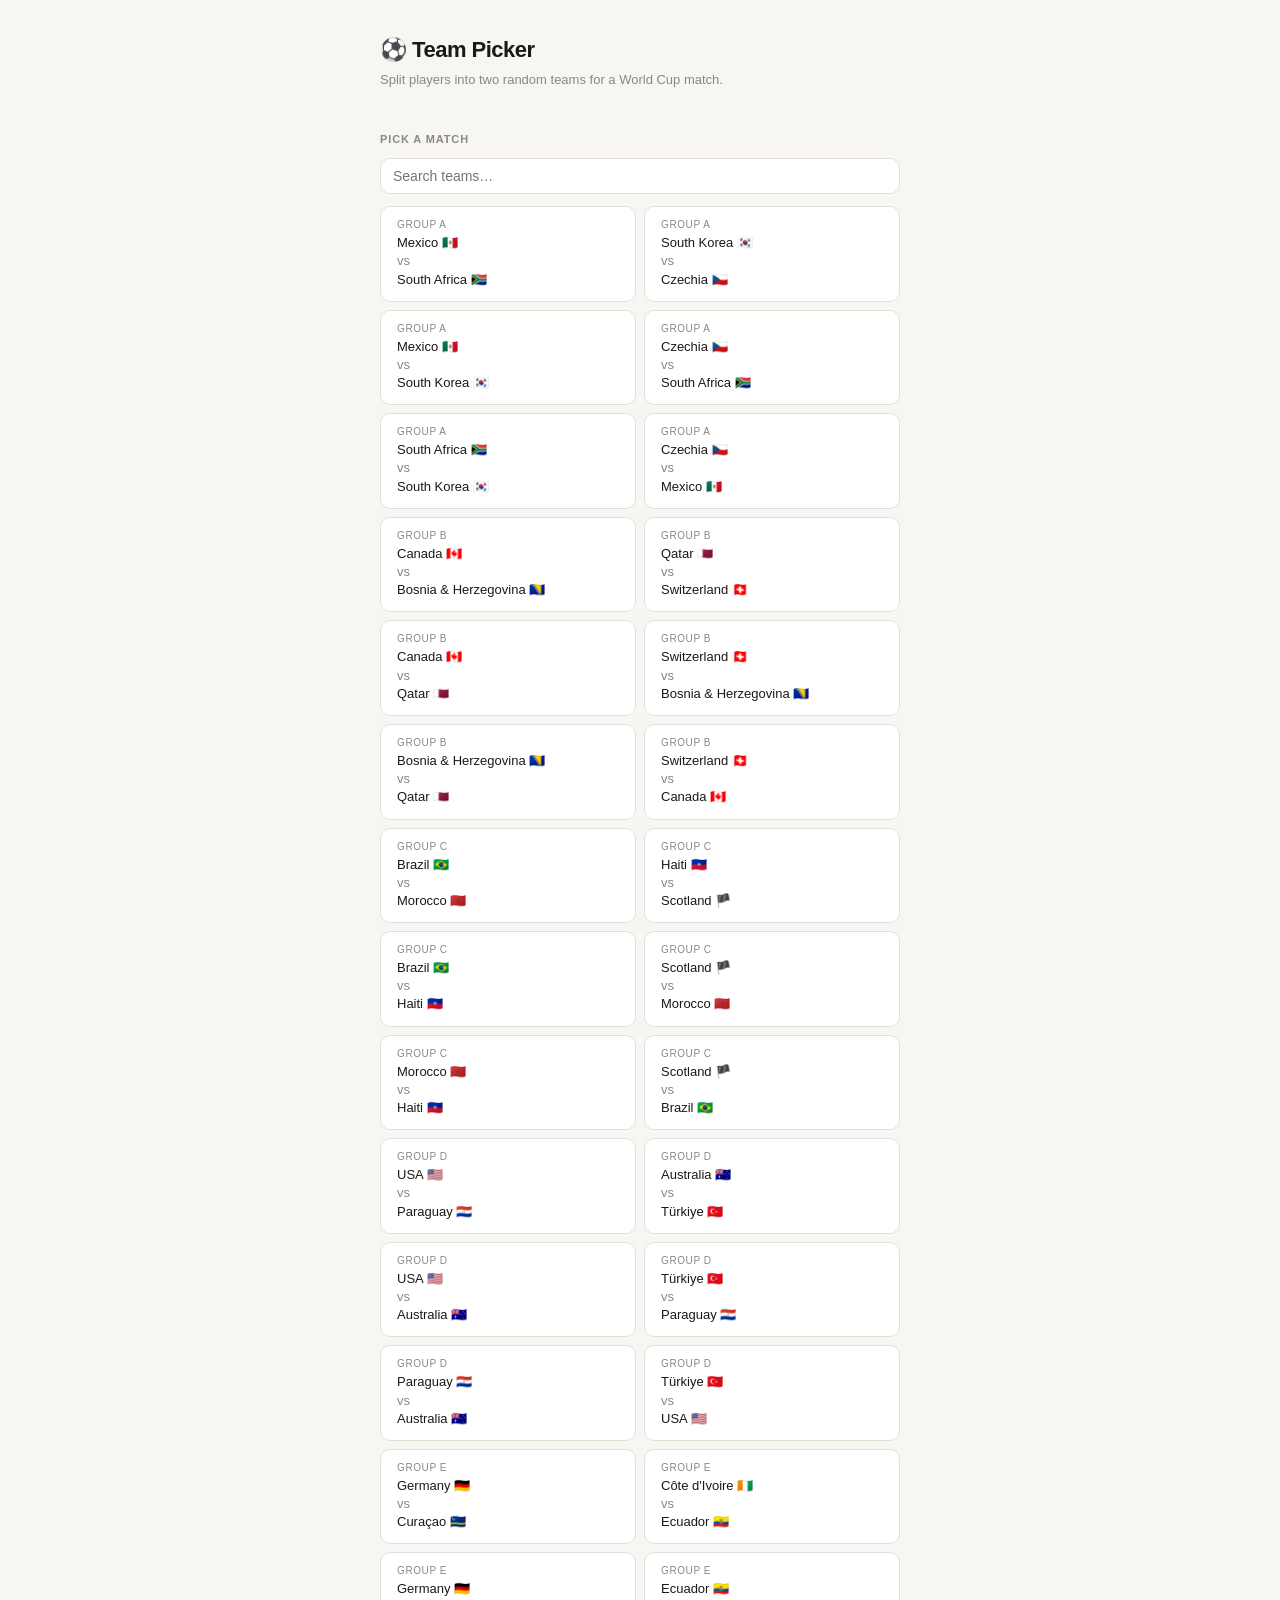
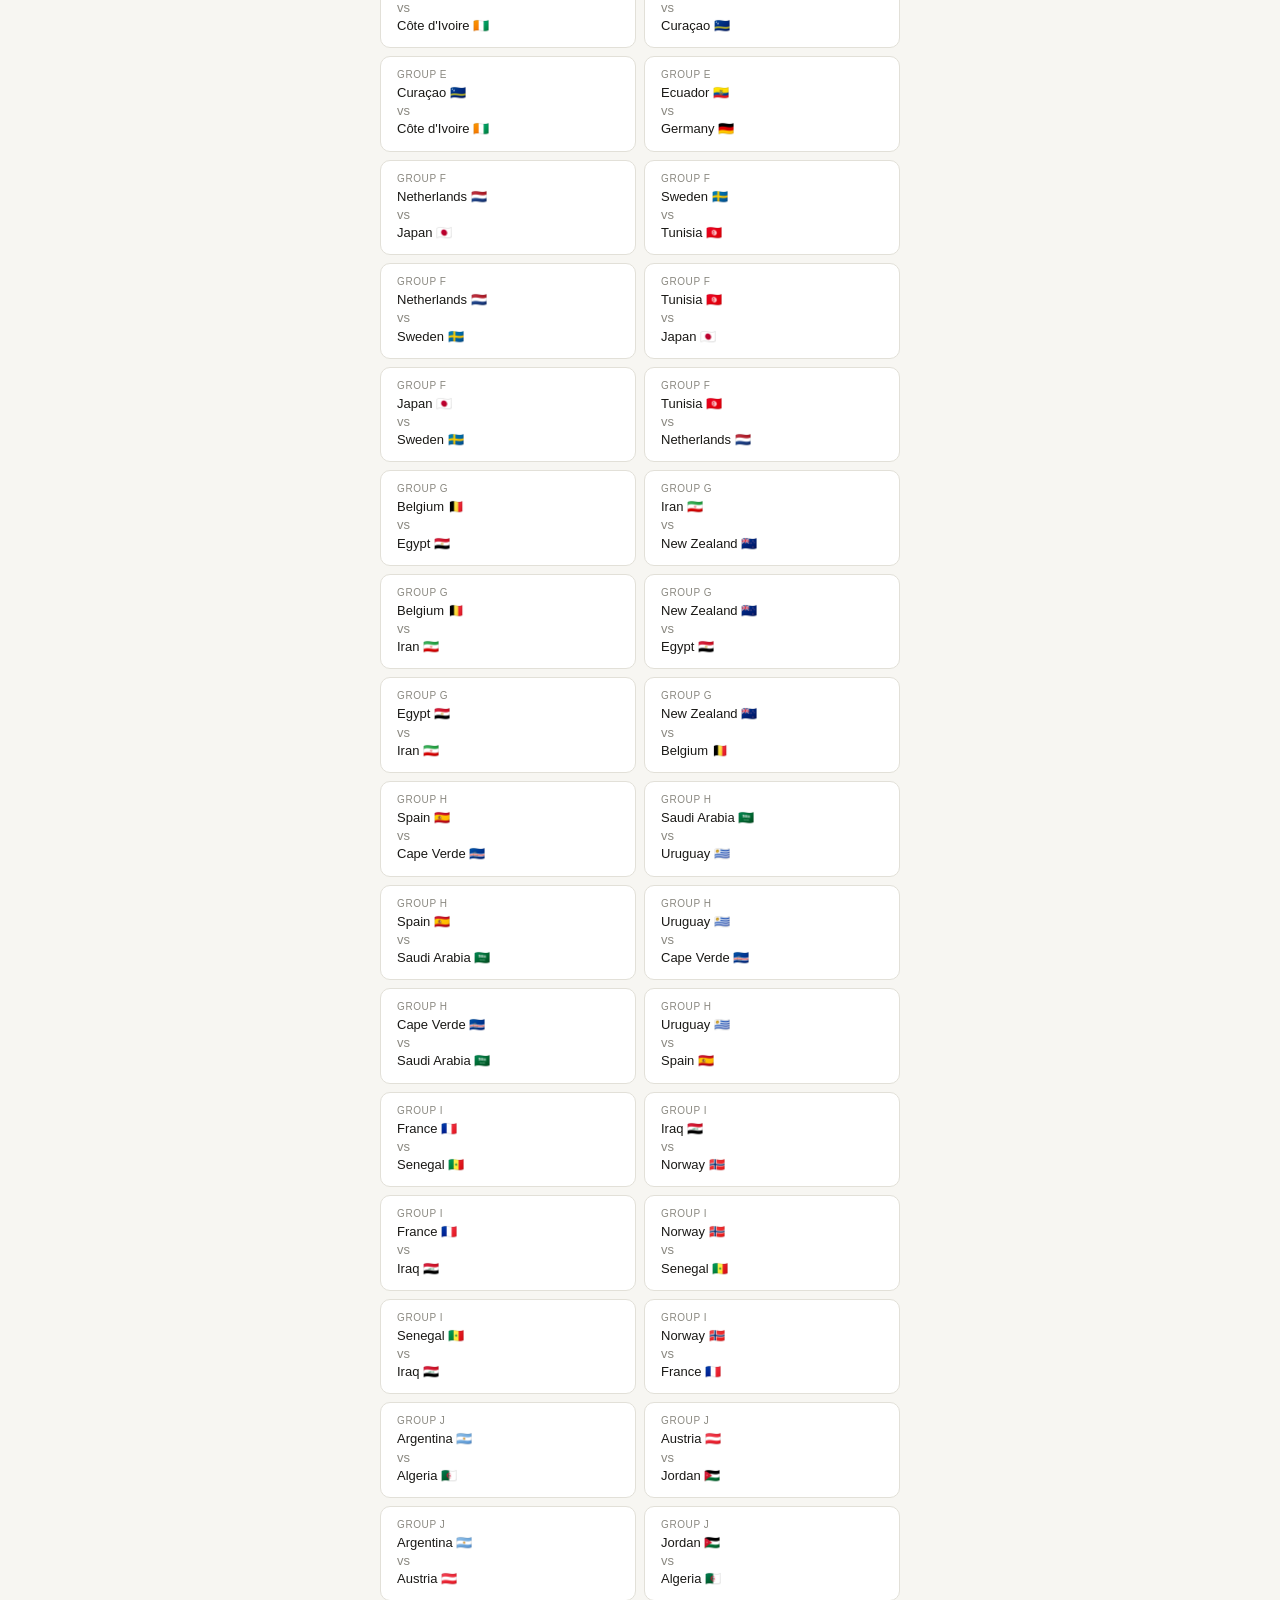
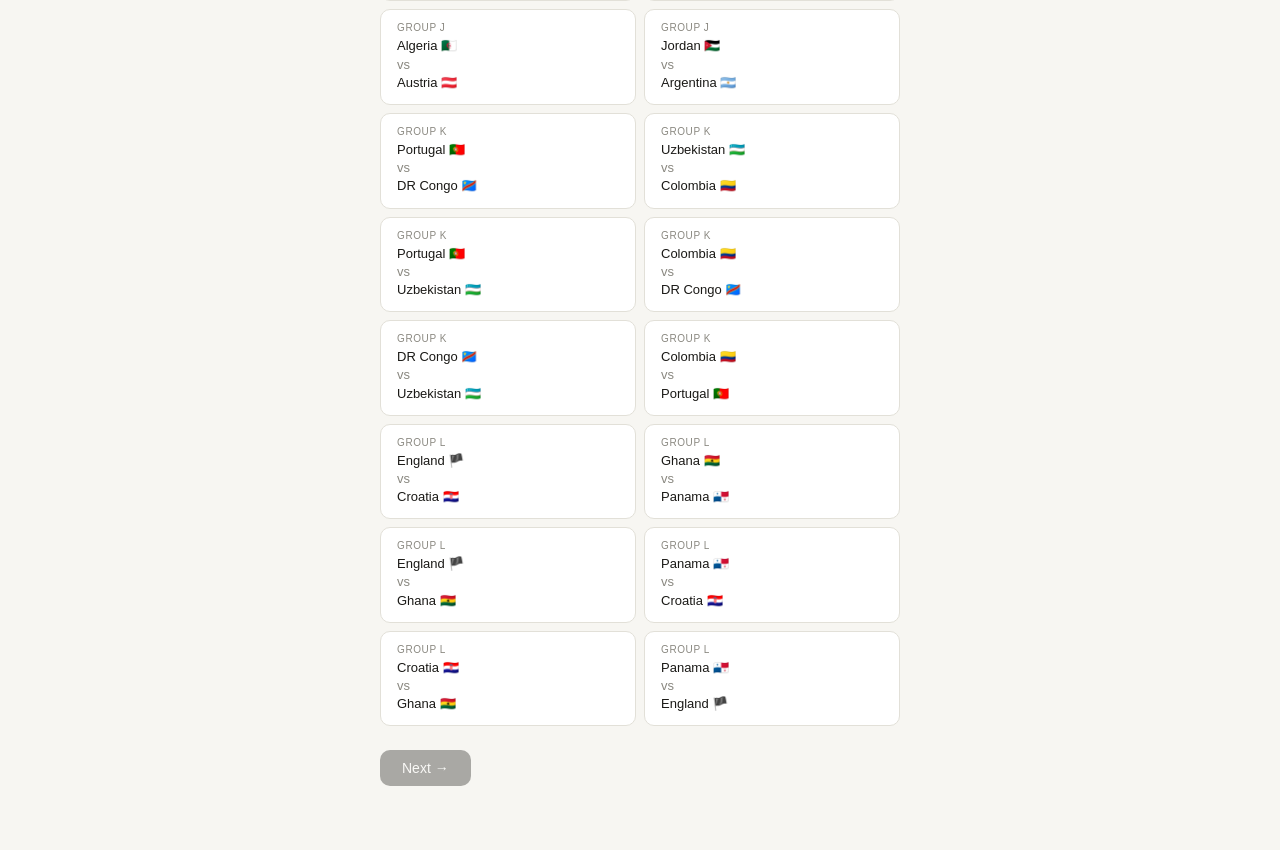
==== index.html @ df1d1d7c "refactor: update file name from main to index" ====
<!doctype html>
<html lang="en">
  <head>
    <meta charset="UTF-8" />
    <meta name="viewport" content="width=device-width, initial-scale=1.0" />
    <title>Team Picker</title>
    <link rel="stylesheet" href="style.css" />
  </head>
  <body>
    <div class="wrap">
      <header class="site-header">
        <h1>⚽ Team Picker</h1>
        <p>Split players into two random teams for a World Cup match.</p>
      </header>

      <!-- Step 1: Pick match -->
      <div class="step active" id="step1">
        <p class="label">Pick a match</p>
        <input
          type="text"
          id="matchSearch"
          placeholder="Search teams…"
          oninput="filterMatches()"
          autocomplete="off"
        />
        <div class="match-grid" id="matchGrid"></div>
        <div class="btn-group">
          <button class="btn" id="toStep2Btn" onclick="goStep2()" disabled>
            Next →
          </button>
        </div>
      </div>

      <!-- Step 2: Add players -->
      <div class="step" id="step2">
        <button class="back" onclick="showStep(1)">← Back</button>
        <div class="match-pill" id="step2Pill"></div>
        <p class="label">Add players</p>
        <div class="player-row">
          <input
            type="text"
            id="playerInput"
            placeholder="Player name…"
            onkeydown="if (event.key === 'Enter') addPlayer();"
            autocomplete="off"
          />
          <button onclick="addPlayer()">Add</button>
          <button onclick="resetAll()">Reset Data</button>
        </div>
        <div class="player-list" id="playerList"></div>
        <p class="count-note" id="countNote">0 players</p>
        <hr class="divider" />
        <div class="btn-group">
          <button class="btn" onclick="generateTeams()">Generate teams</button>
        </div>
      </div>

      <!-- Step 3: Results -->
      <div class="step" id="step3">
        <button class="back" onclick="showStep(2)">← Back</button>
        <div class="match-pill" id="step3Pill"></div>
        <div class="results-grid" id="resultsGrid"></div>
        <div class="btn-group">
          <button class="btn" onclick="generateTeams()">Shuffle again</button>
          <button class="btn btn-outline" onclick="showStep(2)">
            Edit players
          </button>
        </div>
      </div>
    </div>
    <script src="script.js"></script>
  </body>
</html>
---- style.css ----
*,
*::before,
*::after {
  box-sizing: border-box;
  margin: 0;
  padding: 0;
}

:root {
  --bg: #f7f6f2;
  --surface: #ffffff;
  --border: #e2e0d8;
  --text: #1a1916;
  --muted: #8a8880;
  --green: #1a7a4a;
  --green-bg: #edf7f2;
  --blue: #1a4f7a;
  --blue-bg: #edf2f7;
  --accent: #d4a017;
  --radius: 10px;
}

body {
  background: var(--bg);
  color: var(--text);
  font-family: "Helvetica Neue", Helvetica, Arial, sans-serif;
  font-size: 15px;
  line-height: 1.6;
  min-height: 100vh;
}

/* Layout */
.wrap {
  max-width: 560px;
  margin: 0 auto;
  padding: 2rem 1.25rem 4rem;
}

/* Header */
.site-header {
  margin-bottom: 2.5rem;
}
.site-header h1 {
  font-size: 22px;
  font-weight: 700;
  letter-spacing: -0.5px;
  color: var(--text);
}
.site-header p {
  font-size: 13px;
  color: var(--muted);
  margin-top: 3px;
}

/* Steps */
.step {
  display: none;
}
.step.active {
  display: block;
}

/* Section label */
.label {
  font-size: 11px;
  font-weight: 600;
  letter-spacing: 0.08em;
  text-transform: uppercase;
  color: var(--muted);
  margin-bottom: 0.6rem;
}

/* Match grid */
.match-grid {
  display: grid;
  grid-template-columns: 1fr 1fr;
  gap: 8px;
  margin-bottom: 1.5rem;
}
@media (max-width: 400px) {
  .match-grid {
    grid-template-columns: 1fr;
  }
}

.match-card {
  background: var(--surface);
  border: 1.5px solid var(--border);
  border-radius: var(--radius);
  padding: 0.75rem 1rem;
  cursor: pointer;
  transition:
    border-color 0.12s,
    background 0.12s;
  text-align: left;
}
.match-card:hover {
  border-color: #b0ae a6;
  background: #fafaf8;
}
.match-card.selected {
  border-color: var(--accent);
  background: #fdf9ee;
}
.match-card .group-tag {
  font-size: 10px;
  color: var(--muted);
  margin-bottom: 4px;
  text-transform: uppercase;
  letter-spacing: 0.06em;
}
.match-card .teams {
  font-size: 13px;
  font-weight: 500;
  color: var(--text);
  line-height: 1.4;
}
.match-card .vs {
  color: var(--muted);
  font-weight: 400;
}

/* Search */
input[type="text"] {
  width: 100%;
  padding: 9px 12px;
  border: 1.5px solid var(--border);
  border-radius: var(--radius);
  font-size: 14px;
  background: var(--surface);
  color: var(--text);
  outline: none;
  transition: border-color 0.12s;
  font-family: inherit;
}
input[type="text"]:focus {
  border-color: var(--accent);
}
#matchSearch {
  margin-bottom: 0.75rem;
}

/* Player input row */
.player-row {
  display: flex;
  gap: 8px;
  margin-bottom: 0.75rem;
}
.player-row input {
  flex: 1;
}
.player-row button {
  flex-shrink: 0;
  background: var(--text);
  color: #fff;
  border: none;
  border-radius: var(--radius);
  padding: 9px 16px;
  font-size: 14px;
  font-weight: 500;
  cursor: pointer;
  font-family: inherit;
  transition: opacity 0.12s;
}
.player-row button:hover {
  opacity: 0.85;
}

/* Player list */
.player-list {
  display: flex;
  flex-direction: column;
  gap: 5px;
  margin-bottom: 0.75rem;
  max-height: 340px;
  overflow-y: auto;
}
.player-item {
  display: flex;
  align-items: center;
  gap: 8px;
  background: var(--surface);
  border: 1px solid var(--border);
  border-radius: 7px;
  padding: 7px 10px;
}
.player-num {
  font-size: 11px;
  color: var(--muted);
  min-width: 18px;
}
.player-name {
  flex: 1;
  font-size: 14px;
  background: transparent;
  border: none;
  outline: none;
  color: var(--text);
  font-family: inherit;
}
.del-btn {
  background: none;
  border: none;
  cursor: pointer;
  color: var(--muted);
  font-size: 17px;
  line-height: 1;
  padding: 0 2px;
  transition: color 0.12s;
}
.del-btn:hover {
  color: #c0392b;
}

/* Count */
.count-note {
  font-size: 13px;
  color: var(--muted);
  margin-bottom: 1.25rem;
}
.count-note strong {
  color: var(--text);
}

/* Buttons */
.btn {
  display: inline-block;
  background: var(--text);
  color: #fff;
  border: none;
  border-radius: var(--radius);
  padding: 10px 22px;
  font-size: 14px;
  font-weight: 500;
  cursor: pointer;
  font-family: inherit;
  transition: opacity 0.12s;
}
.btn:hover {
  opacity: 0.85;
}
.btn:active {
  transform: scale(0.98);
}
.btn:disabled {
  opacity: 0.35;
  cursor: not-allowed;
}
.btn-outline {
  background: transparent;
  color: var(--text);
  border: 1.5px solid var(--border);
}
.btn-outline:hover {
  background: var(--surface);
  opacity: 1;
  border-color: #aaa;
}
.btn-group {
  display: flex;
  gap: 8px;
  flex-wrap: wrap;
}

/* Back link */
.back {
  display: inline-flex;
  align-items: center;
  gap: 4px;
  font-size: 13px;
  color: var(--muted);
  cursor: pointer;
  margin-bottom: 1.25rem;
  border: none;
  background: none;
  font-family: inherit;
  padding: 0;
}
.back:hover {
  color: var(--text);
}

/* Match pill */
.match-pill {
  display: inline-flex;
  align-items: center;
  gap: 6px;
  background: var(--surface);
  border: 1px solid var(--border);
  border-radius: 6px;
  padding: 6px 12px;
  font-size: 13px;
  font-weight: 500;
  margin-bottom: 1.25rem;
  color: var(--text);
}
.match-pill span {
  color: var(--muted);
  font-weight: 400;
}

/* Results */
.results-grid {
  display: grid;
  grid-template-columns: 1fr 1fr;
  gap: 10px;
  margin-bottom: 1.25rem;
}
@media (max-width: 400px) {
  .results-grid {
    grid-template-columns: 1fr;
  }
}

.team-box {
  background: var(--surface);
  border: 1px solid var(--border);
  border-radius: var(--radius);
  padding: 0.875rem 1rem;
}
.team-box.a {
  border-top: 3px solid var(--green);
}
.team-box.b {
  border-top: 3px solid var(--blue);
}

.team-box .team-title {
  font-size: 13px;
  font-weight: 600;
  margin-bottom: 2px;
}
.team-box.a .team-title {
  color: var(--green);
}
.team-box.b .team-title {
  color: var(--blue);
}

.team-box .team-sub {
  font-size: 11px;
  color: var(--muted);
  margin-bottom: 0.6rem;
}

.team-box .player-entry {
  font-size: 13px;
  padding: 4px 0;
  border-bottom: 1px solid var(--border);
  color: var(--text);
}
.team-box .player-entry:last-child {
  border-bottom: none;
}

/* Divider */
.divider {
  border: none;
  border-top: 1px solid var(--border);
  margin: 1.5rem 0;
}

/* Empty */
.empty {
  font-size: 13px;
  color: var(--muted);
  padding: 0.75rem 0;
}
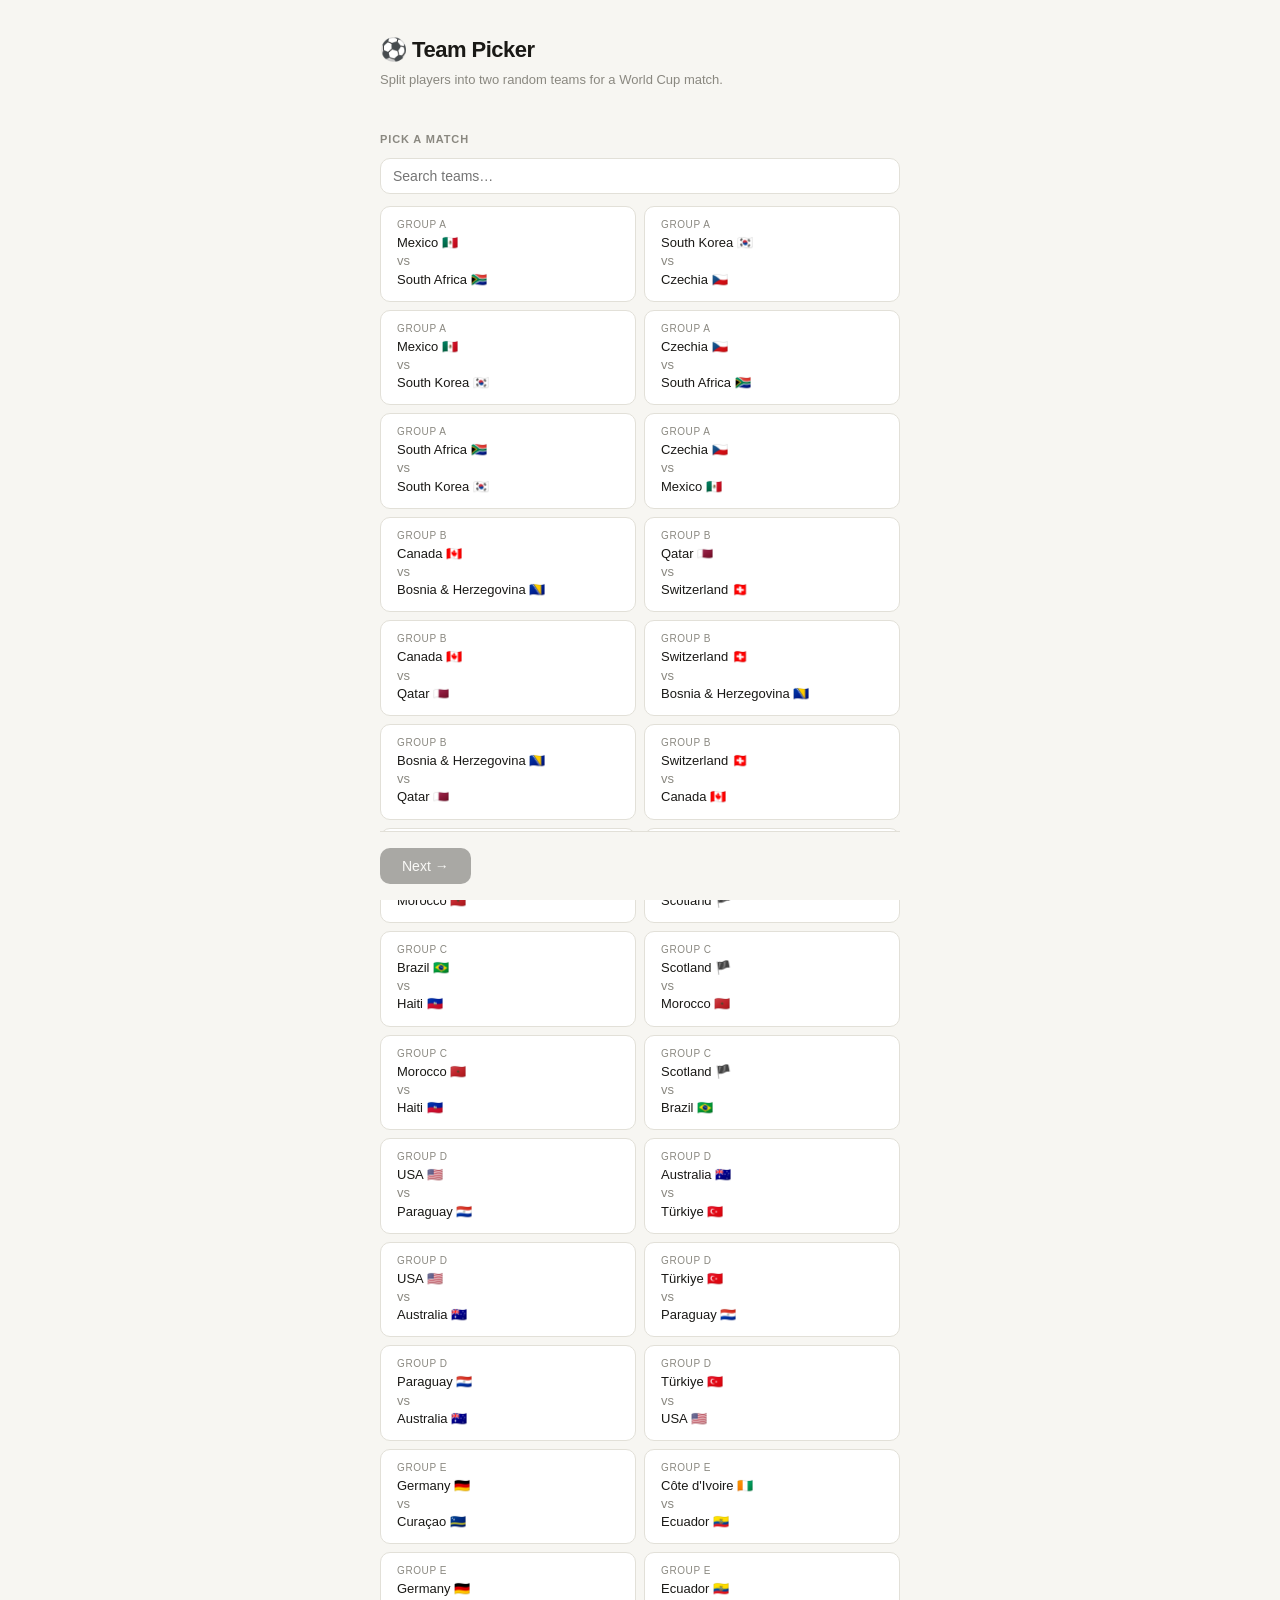
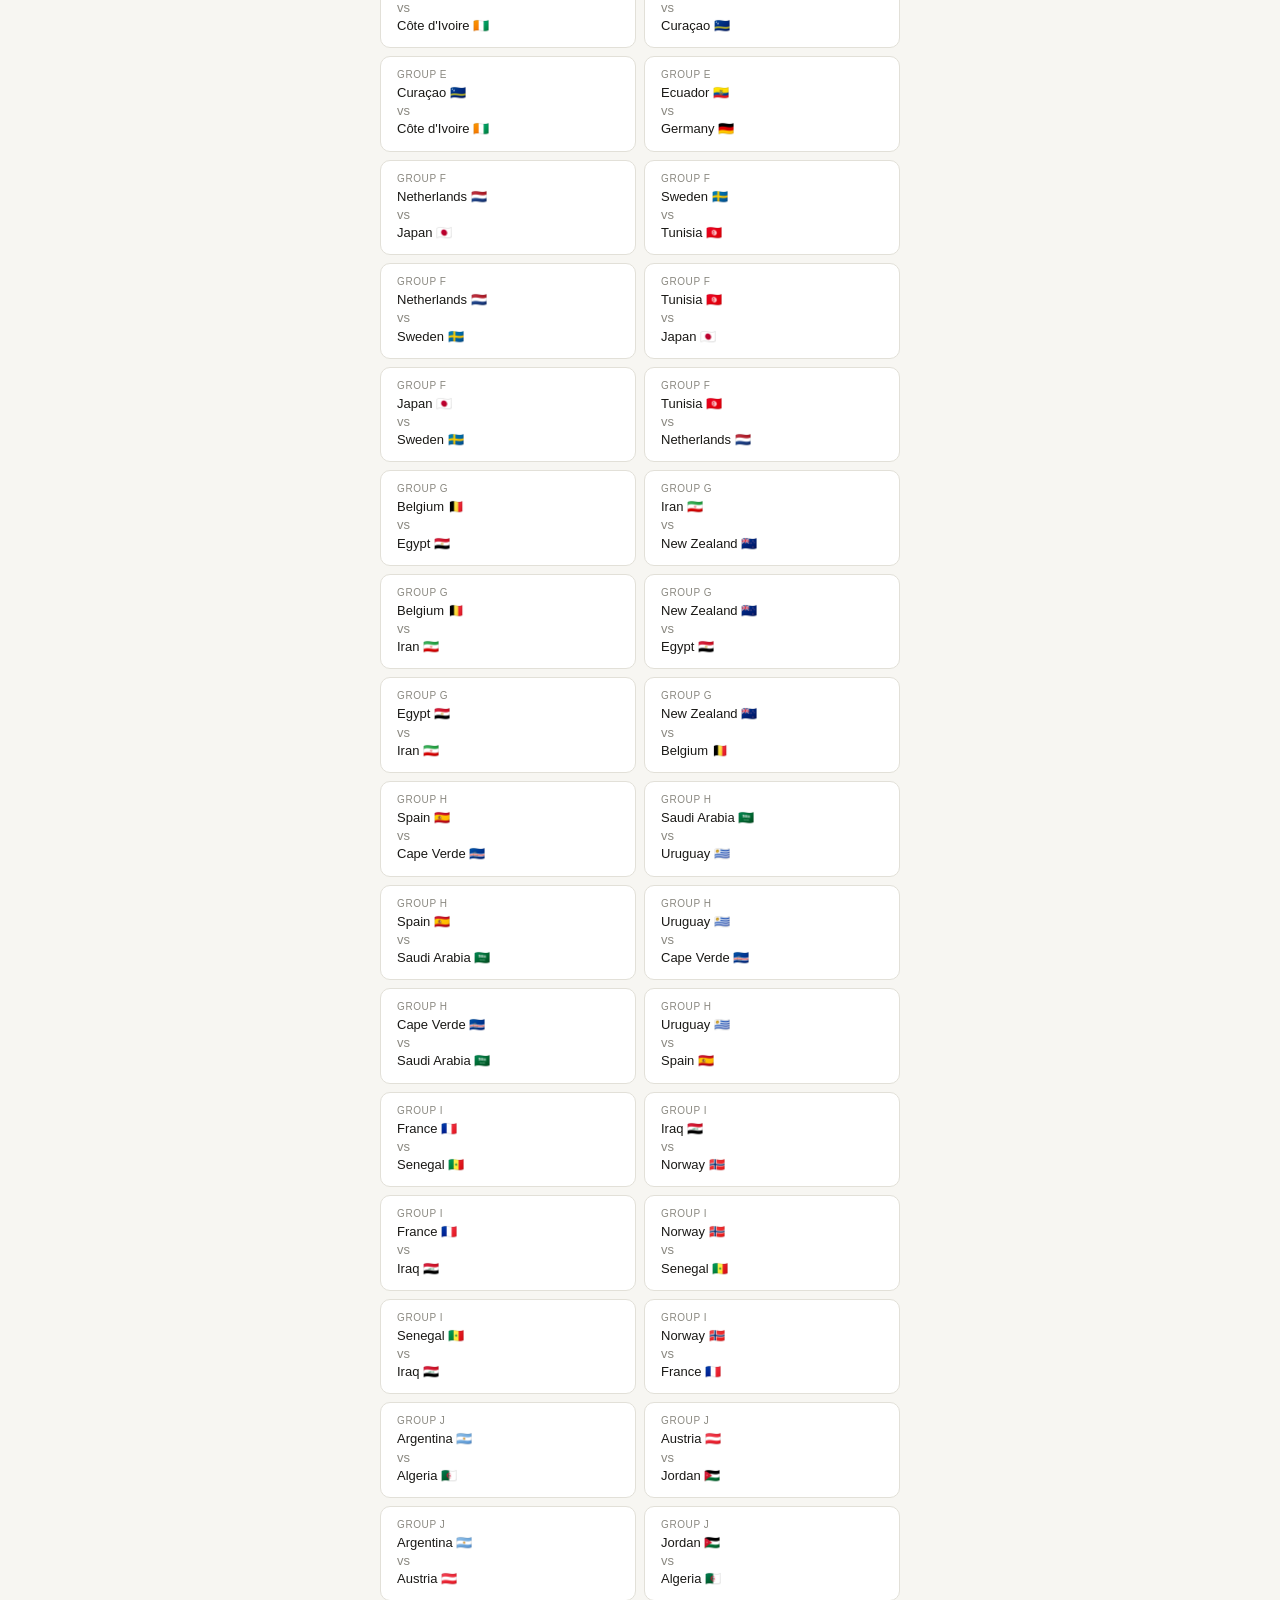
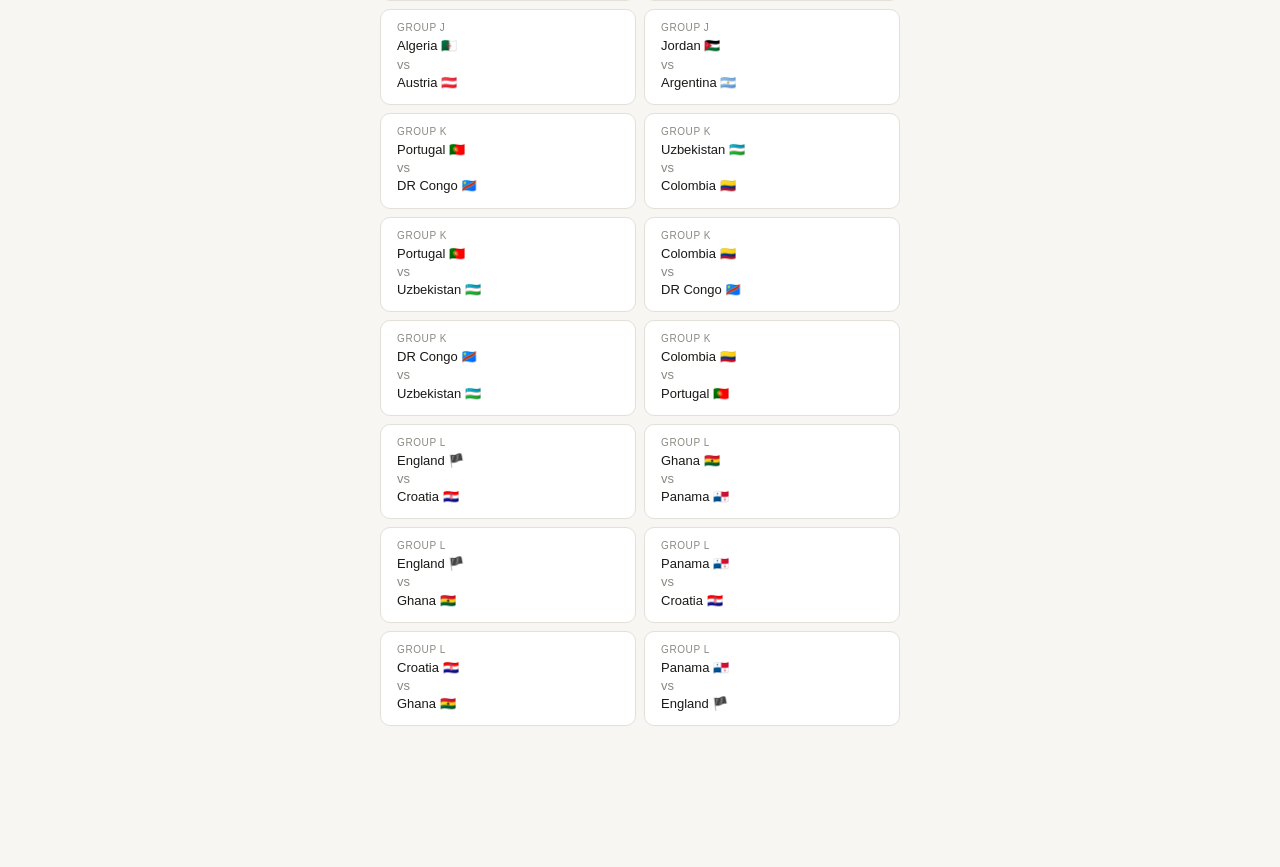
==== commit d2c79a52: "feat: sticky footer" ====
--- a/index.html
+++ b/index.html
@@ -24,10 +24,12 @@
           autocomplete="off"
         />
         <div class="match-grid" id="matchGrid"></div>
-        <div class="btn-group">
-          <button class="btn" id="toStep2Btn" onclick="goStep2()" disabled>
-            Next →
-          </button>
+        <div class="sticky-footer">
+          <div class="btn-group">
+            <button class="btn" id="toStep2Btn" onclick="goStep2()" disabled>
+              Next →
+            </button>
+          </div>
         </div>
       </div>
 
--- a/style.css
+++ b/style.css
@@ -366,3 +366,12 @@
   color: var(--muted);
   padding: 0.75rem 0;
 }
+
+.sticky-footer {
+  position: sticky;
+  bottom: 0;
+  background: var(--bg);
+  padding: 1rem 0;
+  margin: -1rem 0 0;
+  border-top: 1px solid var(--border);
+}
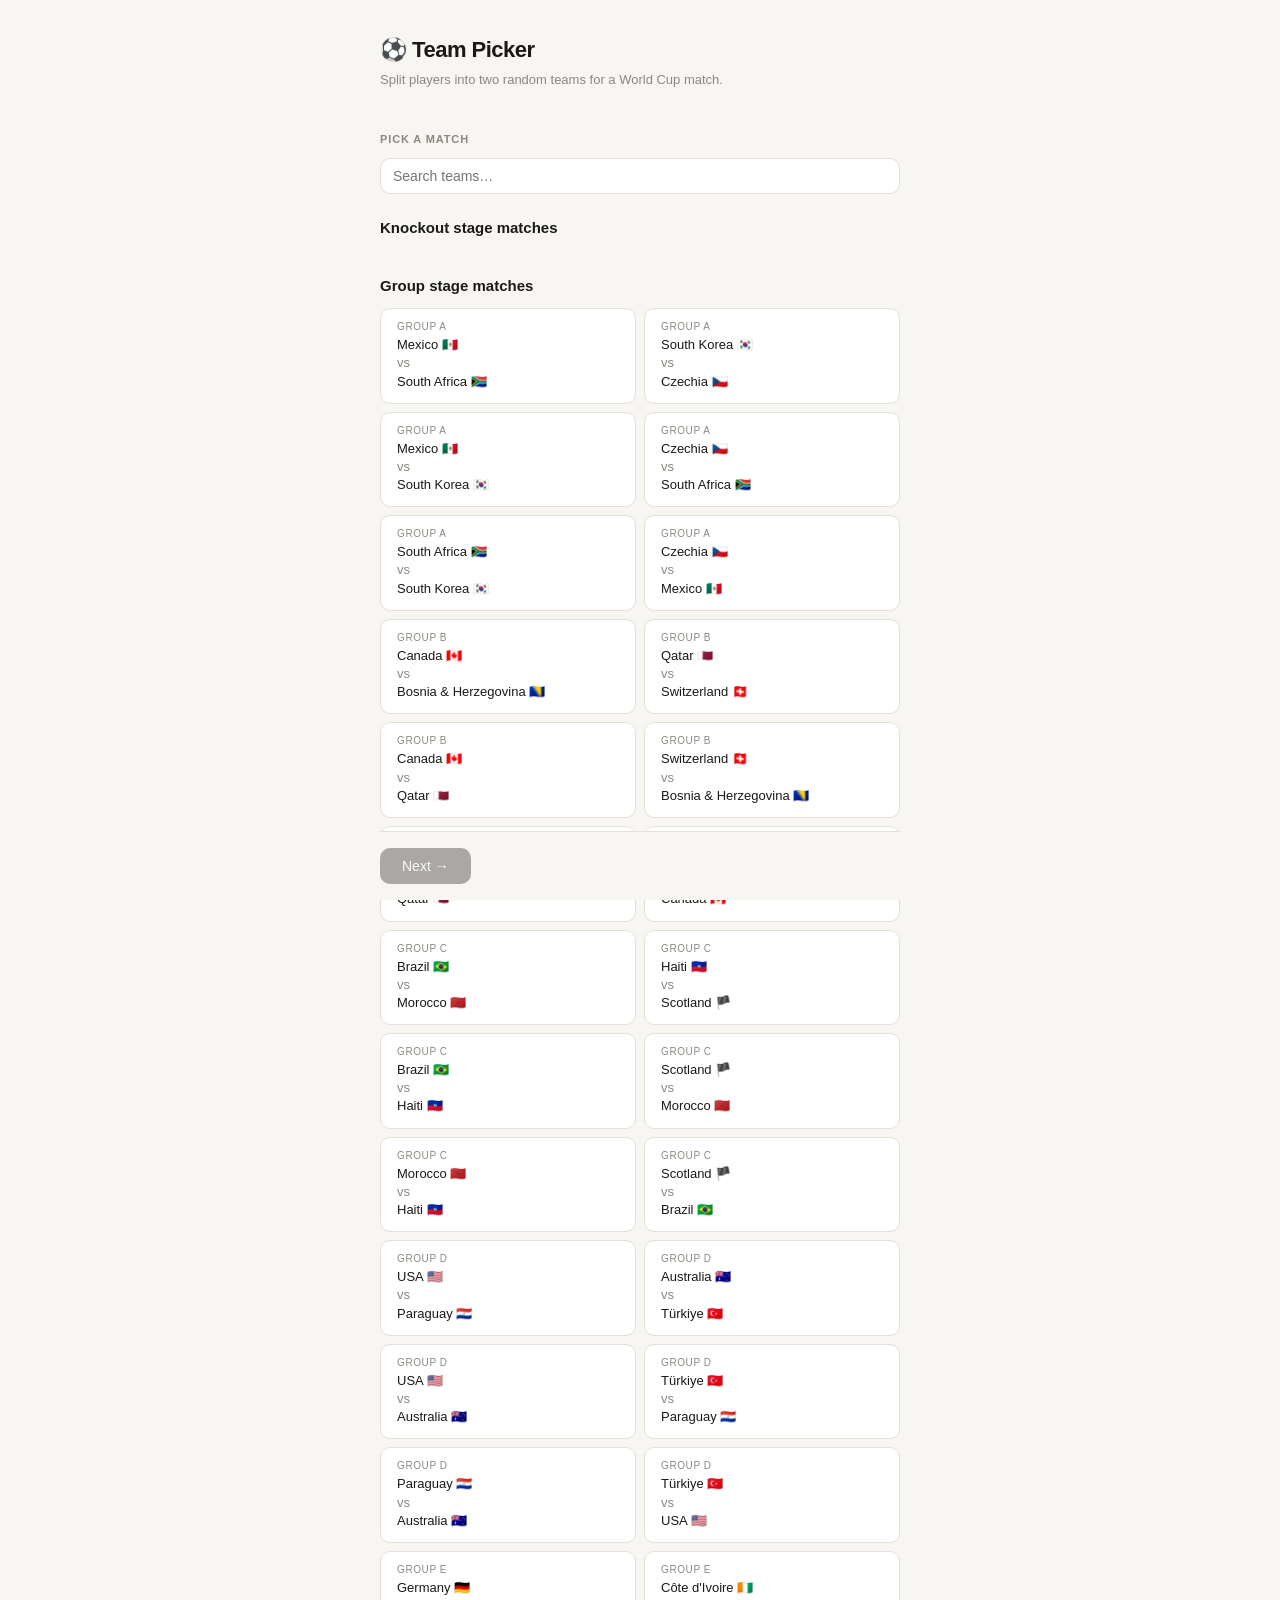
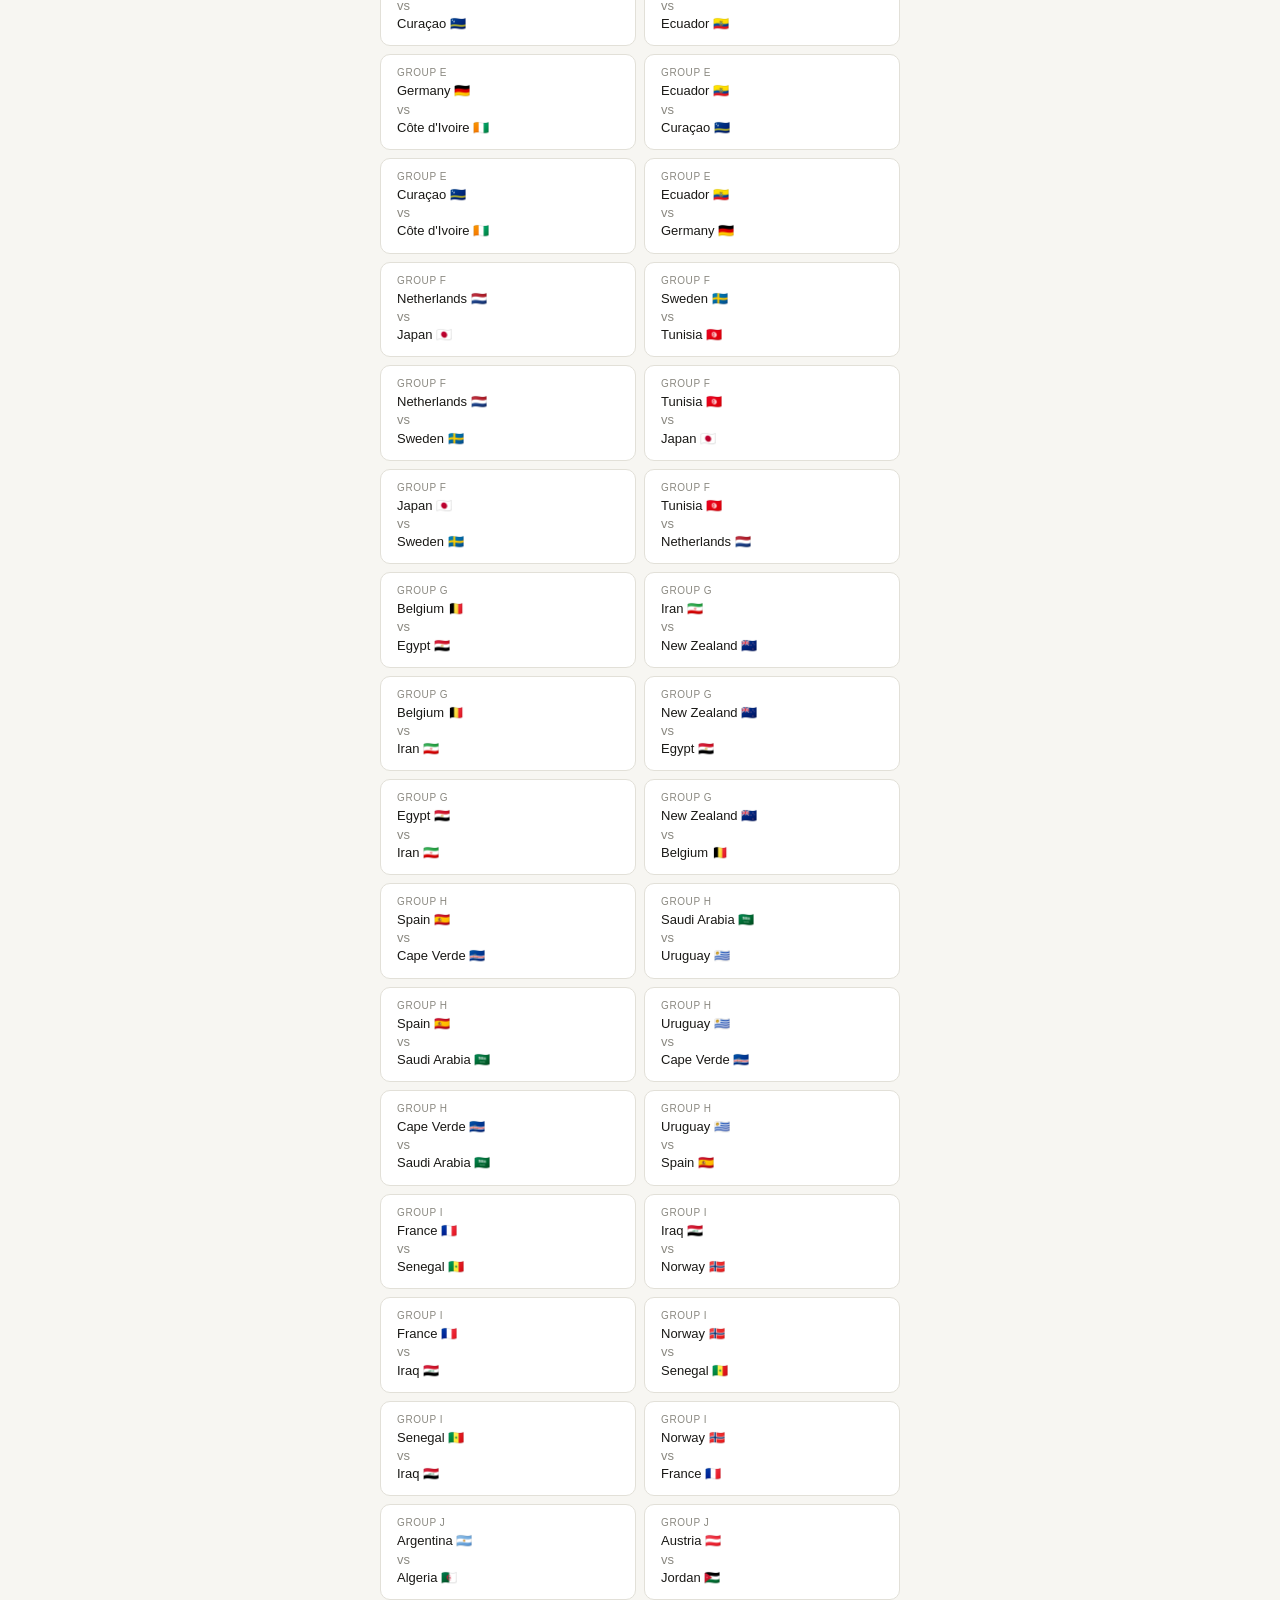
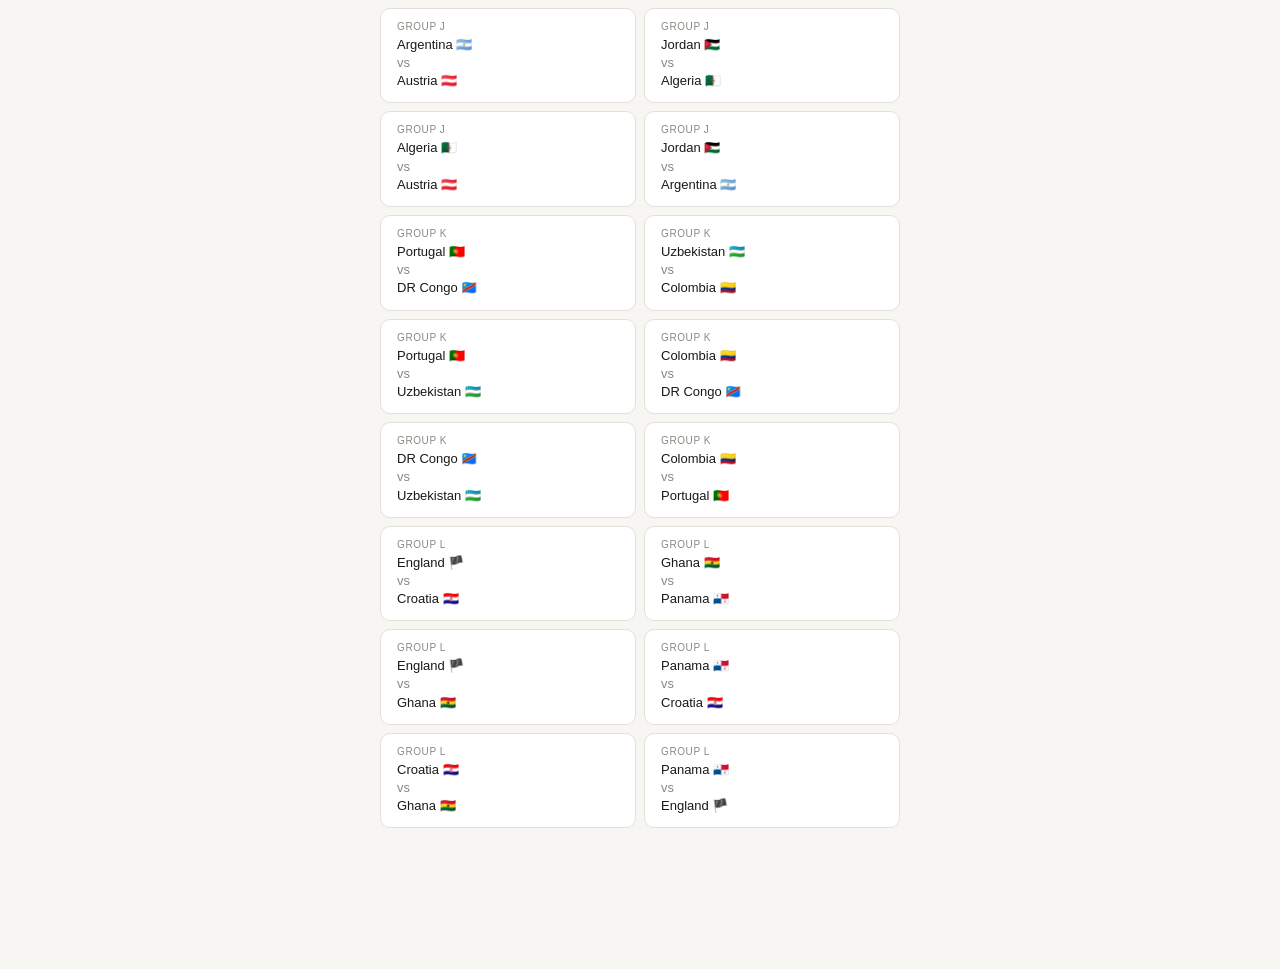
==== commit 3ee23b0e: "feat: shuffle players" ====
--- a/index.html
+++ b/index.html
@@ -23,7 +23,14 @@
           oninput="filterMatches()"
           autocomplete="off"
         />
-        <div class="match-grid" id="matchGrid"></div>
+        <div>
+          <h4 style="margin: 10px 0">Knockout stage matches</h4>
+          <div class="match-grid" id="knockoutGrid"></div>
+        </div>
+        <div>
+          <h4 style="margin: 10px 0">Group stage matches</h4>
+          <div class="match-grid" id="matchGrid"></div>
+        </div>
         <div class="sticky-footer">
           <div class="btn-group">
             <button class="btn" id="toStep2Btn" onclick="goStep2()" disabled>
@@ -54,6 +61,9 @@
         <hr class="divider" />
         <div class="btn-group">
           <button class="btn" onclick="generateTeams()">Generate teams</button>
+          <button class="btn btn-outline" onclick="shufflePlayers()">
+            Shuffle list
+          </button>
         </div>
       </div>
 
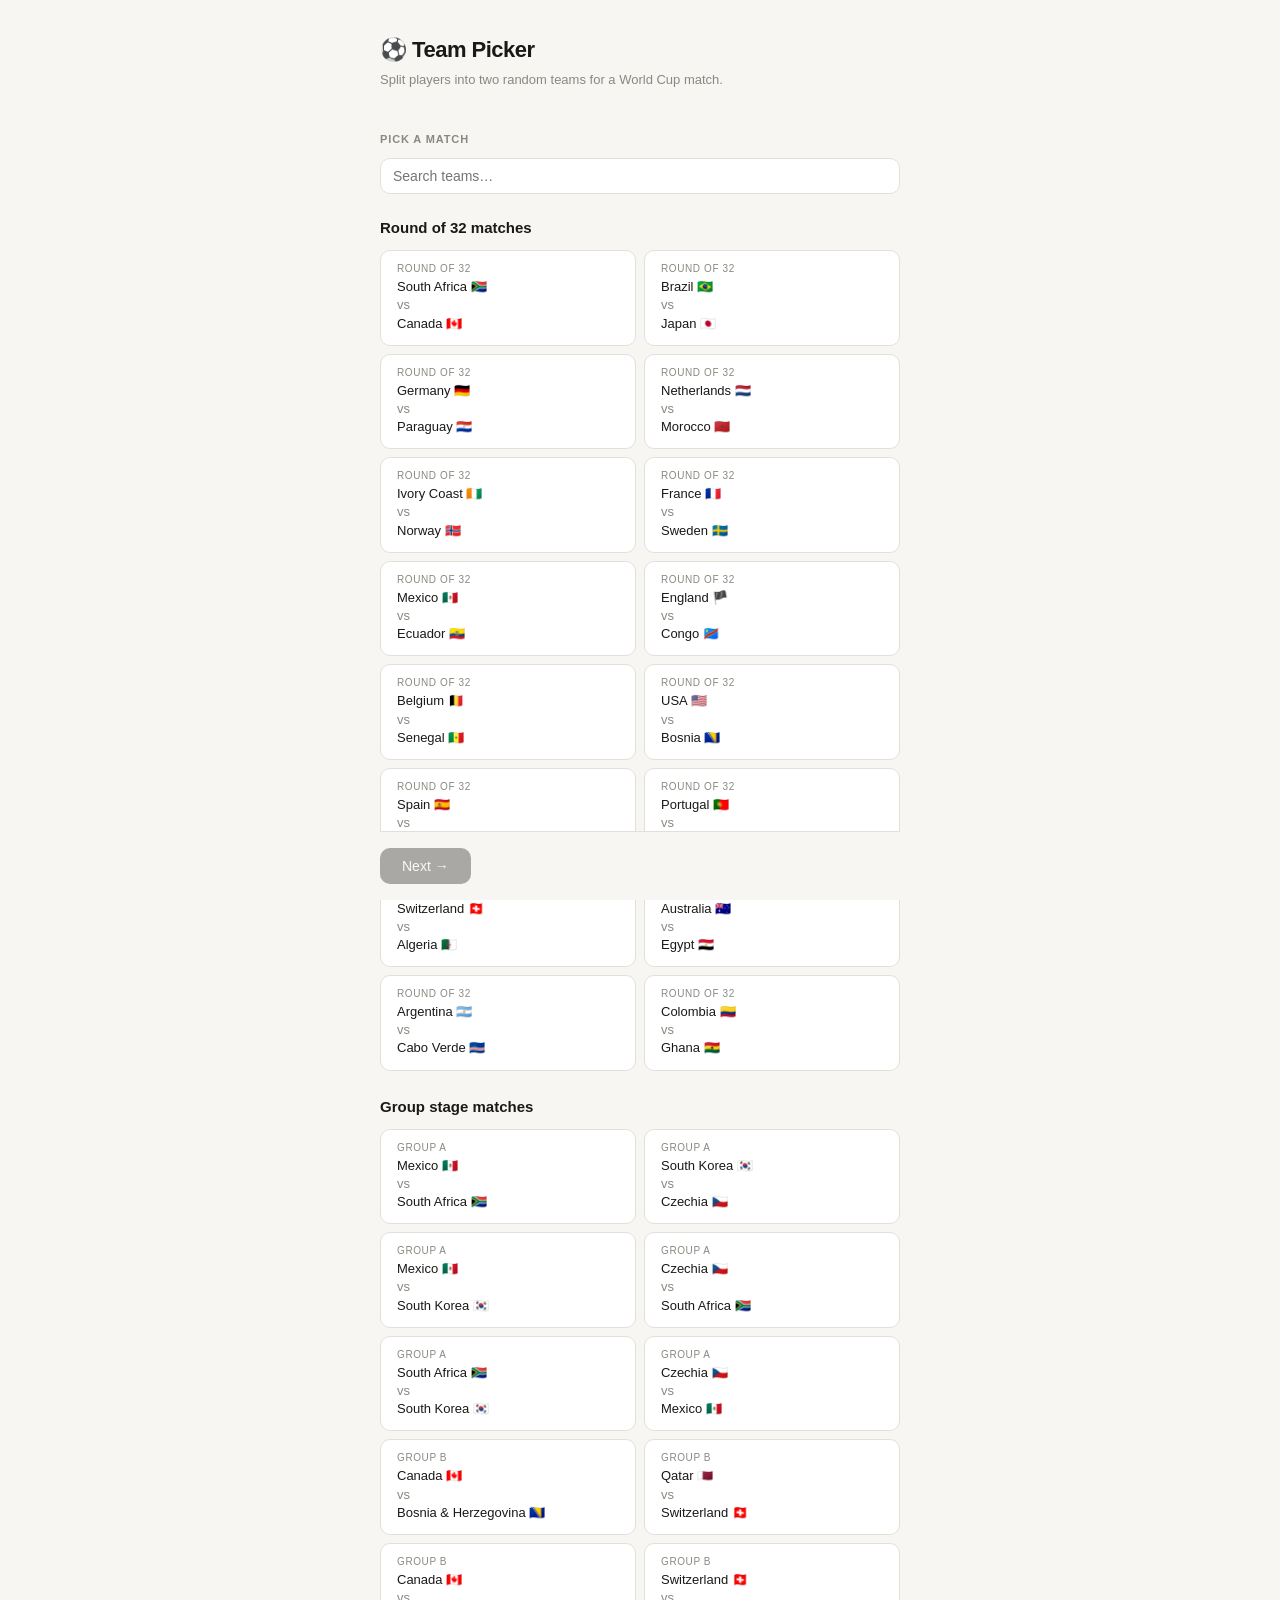
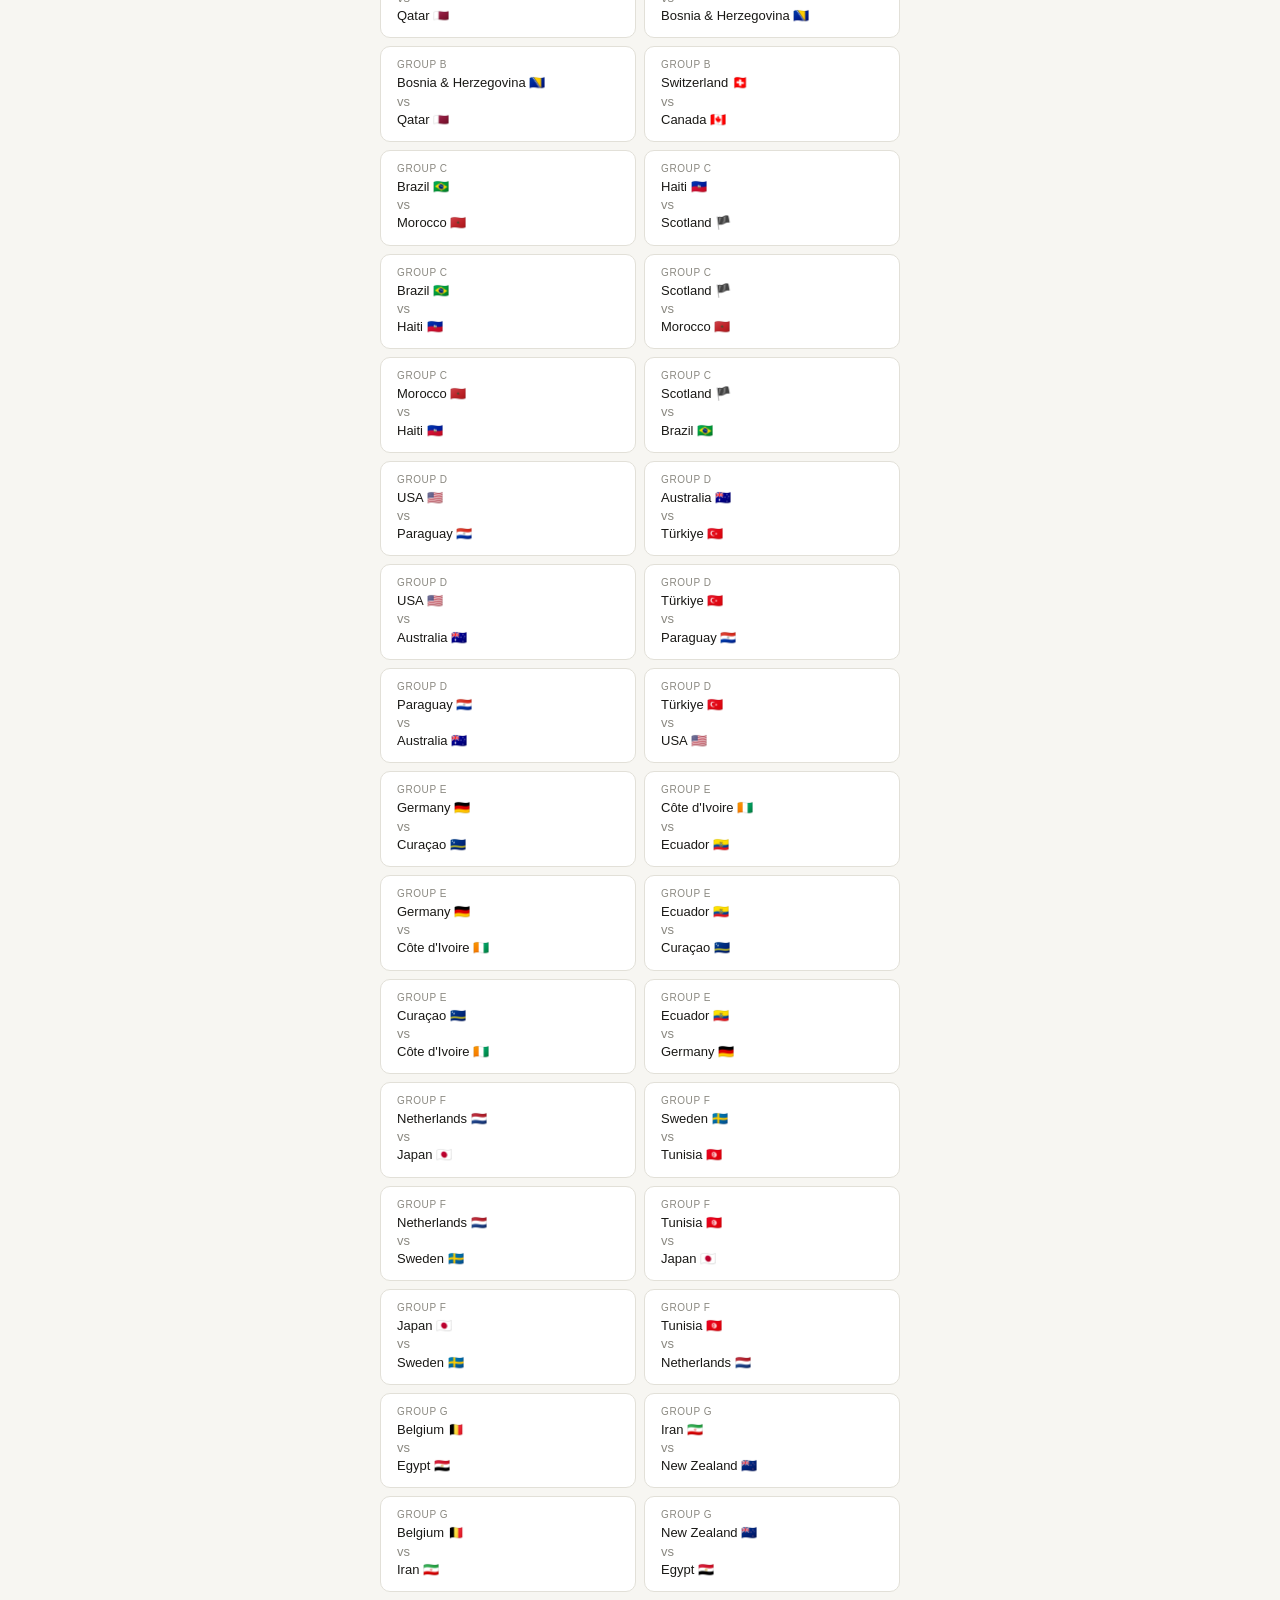
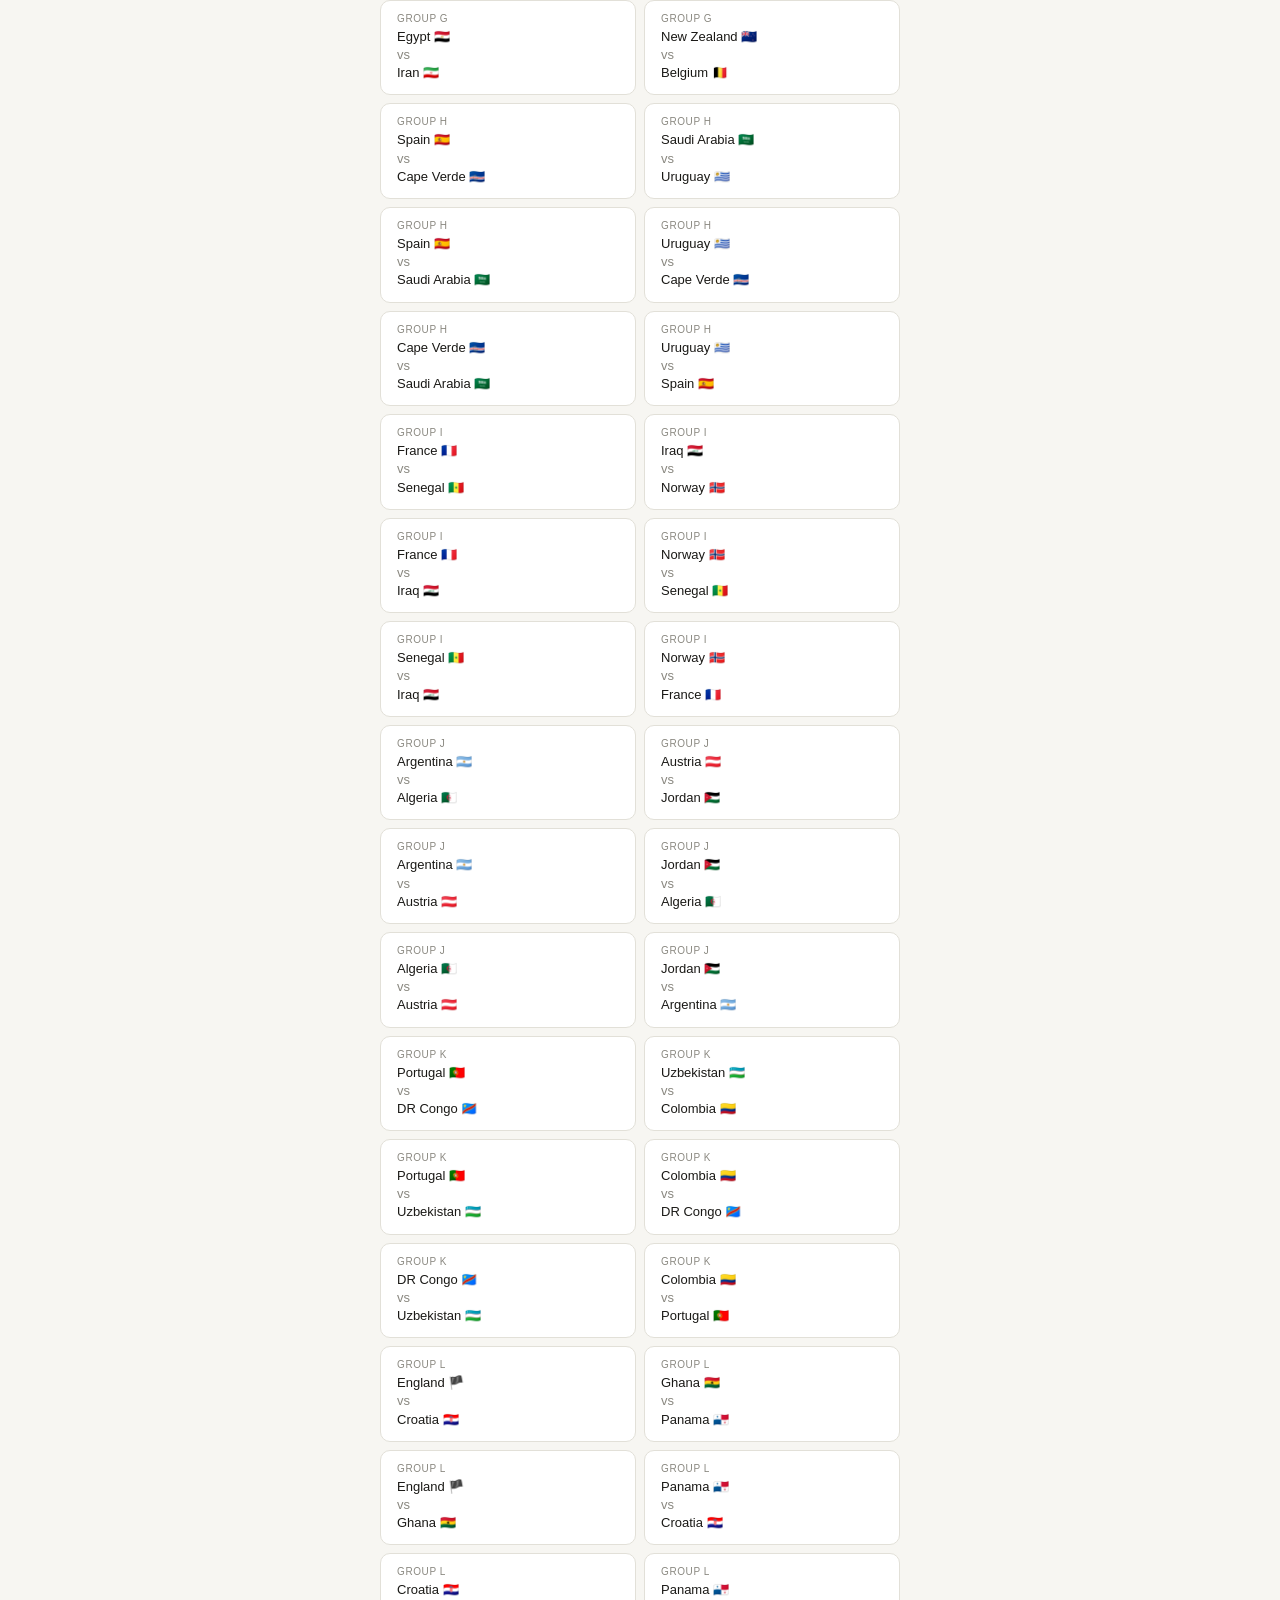
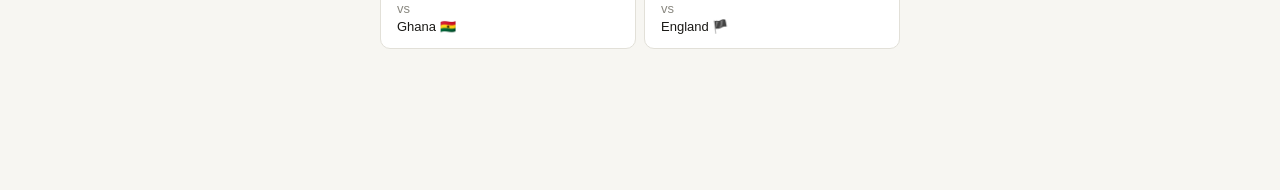
==== commit 64810c5d: "feat: update round of 32 matches" ====
--- a/index.html
+++ b/index.html
@@ -24,8 +24,8 @@
           autocomplete="off"
         />
         <div>
-          <h4 style="margin: 10px 0">Knockout stage matches</h4>
-          <div class="match-grid" id="knockoutGrid"></div>
+          <h4 style="margin: 10px 0">Round of 32 matches</h4>
+          <div class="match-grid" id="roundOf32Grid"></div>
         </div>
         <div>
           <h4 style="margin: 10px 0">Group stage matches</h4>
